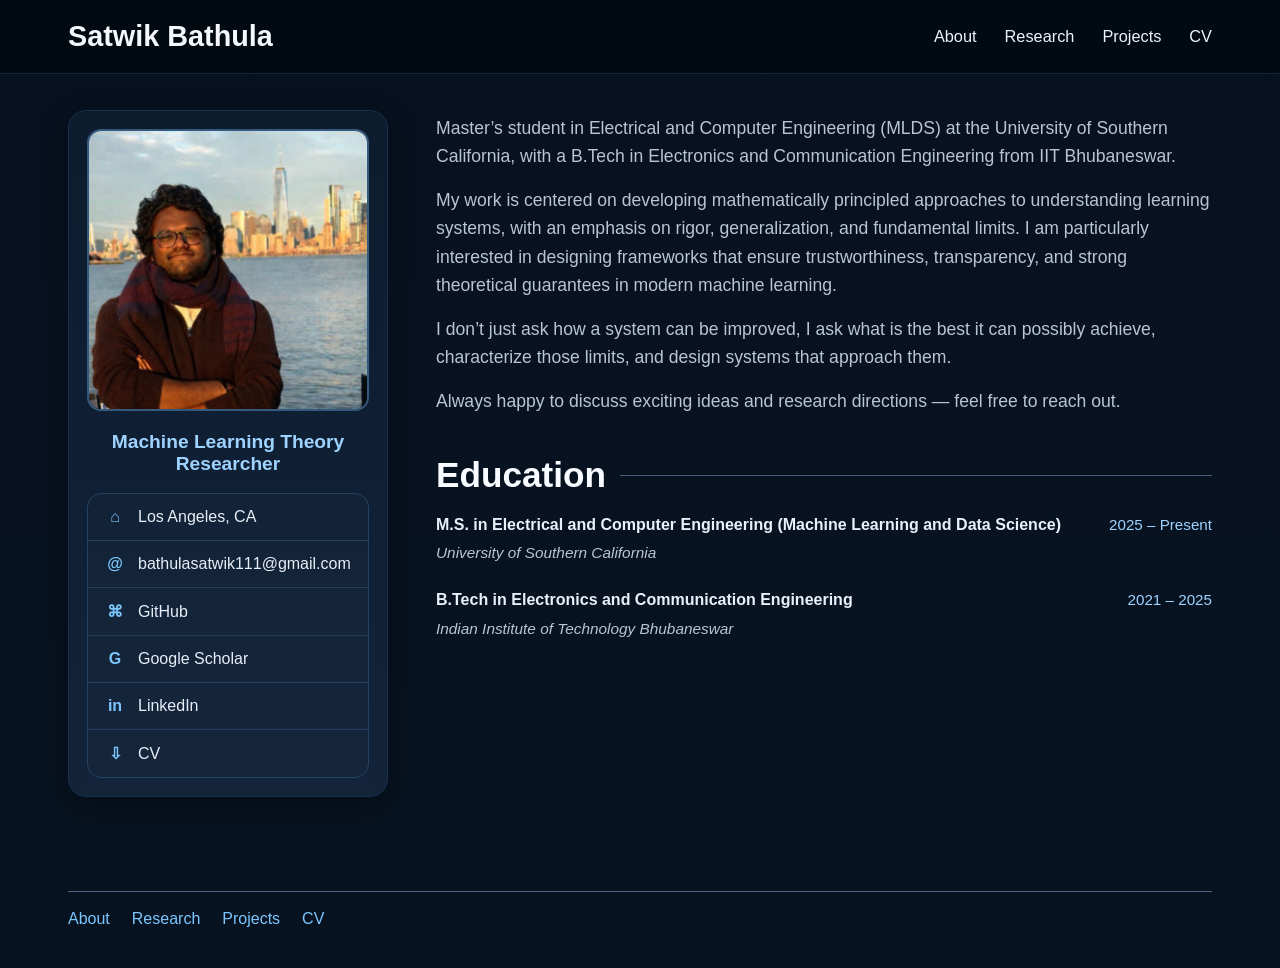
==== index.html @ 861fc68c "Update index.html" ====
<!DOCTYPE html>
<html lang="en">
<head>
  <meta charset="UTF-8" />
  <meta name="viewport" content="width=device-width, initial-scale=1.0" />
  <title>Satwik Bathula</title>
  <link rel="stylesheet" href="style.css" />
</head>
<body>
  <nav class="navbar">
    <div class="nav-inner">
      <div class="brand"><a href="index.html">Satwik Bathula</a></div>
      <div class="nav-links">
        <a href="index.html">About</a>
        <a href="research.html">Research</a>
        <a href="projects.html">Projects</a>
        <a href="cv.html">CV</a>
      </div>
    </div>
  </nav>

  <main class="page">
    <div class="layout">
      <aside class="sidebar-card">
        <img src="profile.jpg" alt="Satwik Bathula" class="profile-image">

        <div class="sidebar-role">Machine Learning Theory Researcher</div>

        <div class="sidebar-links">
          <a class="sidebar-link">
            <span class="icon">⌂</span>
            <span>Los Angeles, CA</span>
          </a>
          <a class="sidebar-link" href="mailto:bathulasatwik111@gmail.com">
            <span class="icon">@</span>
            <span>bathulasatwik111@gmail.com</span>
          </a>
          <a class="sidebar-link" href="https://github.com/bathulasatwik" target="_blank">
            <span class="icon">⌘</span>
            <span>GitHub</span>
          </a>
          <a class="sidebar-link" href="https://scholar.google.com/citations?user=mRguQBAAAAAJ&hl=en" target="_blank">
            <span class="icon">G</span>
            <span>Google Scholar</span>
          </a>
          <a class="sidebar-link" href="https://www.linkedin.com/in/satwik-bathula-02950623b/" target="_blank">
            <span class="icon">in</span>
            <span>LinkedIn</span>
          </a>
          <a class="sidebar-link" href="Satwik_Bathula_CV.pdf" target="_blank">
            <span class="icon">⇩</span>
            <span>CV</span>
          </a>
        </div>
      </aside>

      <section class="main">
        <div class="intro-text">
          <p>
            Master’s student in Electrical and Computer Engineering (MLDS) at the University of Southern California,
            with a B.Tech in Electronics and Communication Engineering from IIT Bhubaneswar.
          </p>

          <p>
            My work is centered on developing mathematically principled approaches to understanding learning systems,
            with an emphasis on rigor, generalization, and fundamental limits. I am particularly interested in designing
            frameworks that ensure trustworthiness, transparency, and strong theoretical guarantees in modern machine learning.
          </p>

          <p>
            I don’t just ask how a system can be improved, I ask what is the best it can possibly achieve, characterize
            those limits, and design systems that approach them.
          </p>

          <p>
            Always happy to discuss exciting ideas and research directions — feel free to reach out.
          </p>
        </div>

        <div class="section-block">
          <div class="section-title">
            <h2>Education</h2>
            <div class="line"></div>
          </div>

          <div class="section-content">
            <div class="edu-entry">
              <div class="edu-header">
                <div class="edu-degree">
                  M.S. in Electrical and Computer Engineering (Machine Learning and Data Science)
                </div>
                <div class="edu-date">2025 – Present</div>
              </div>
              <div class="edu-school">
                University of Southern California
              </div>
            </div>

            <div class="edu-entry">
              <div class="edu-header">
                <div class="edu-degree">
                  B.Tech in Electronics and Communication Engineering
                </div>
                <div class="edu-date">2021 – 2025</div>
              </div>
              <div class="edu-school">
                Indian Institute of Technology Bhubaneswar
              </div>
            </div>
          </div>
        </div>
      </section>
    </div>
  </main>

  <footer>
    <div class="footer-line"></div>
    <div class="footer-links">
      <a href="index.html">About</a>
      <a href="research.html">Research</a>
      <a href="projects.html">Projects</a>
      <a href="cv.html">CV</a>
    </div>
  </footer>
</body>
</html>
---- style.css ----
:root {
  --bg: #07111f;
  --bg2: #081321;
  --panel: #0d1b2e;
  --panel2: #12233a;
  --text: #e8eef9;
  --muted: #b9c4d4;
  --line: #506786;
  --accent: #7cc6ff;
  --accent2: #9fd3ff;
  --shadow: rgba(0, 0, 0, 0.35);
}

* {
  box-sizing: border-box;
}

html {
  scroll-behavior: smooth;
}

body {
  margin: 0;
  font-family: Inter, Arial, sans-serif;
  background: linear-gradient(180deg, var(--bg) 0%, var(--bg2) 100%);
  color: var(--text);
}

a {
  color: var(--accent);
  text-decoration: none;
}

a:hover {
  text-decoration: underline;
}

.navbar {
  position: sticky;
  top: 0;
  z-index: 1000;
  background: rgba(3, 10, 18, 0.94);
  backdrop-filter: blur(10px);
  border-bottom: 1px solid #10233b;
}

.nav-inner {
  max-width: 1200px;
  margin: 0 auto;
  padding: 20px 28px;
  display: flex;
  justify-content: space-between;
  align-items: center;
}

.brand a {
  color: #f4f7fb;
  font-size: 1.8rem;
  font-weight: 700;
  text-decoration: none;
}

.nav-links {
  display: flex;
  gap: 28px;
  align-items: center;
  flex-wrap: wrap;
}

.nav-links a {
  color: #edf3fb;
  font-size: 1.02rem;
}

.page {
  max-width: 1200px;
  margin: 0 auto;
  padding: 36px 28px 60px;
}

.layout {
  display: grid;
  grid-template-columns: 320px 1fr;
  gap: 48px;
  align-items: start;
}

.sidebar-card {
  background: linear-gradient(180deg, var(--panel) 0%, var(--panel2) 100%);
  border: 1px solid #17304b;
  border-radius: 18px;
  box-shadow: 0 10px 30px var(--shadow);
  padding: 18px;
  position: sticky;
  top: 95px;
}

.profile-image {
  width: 100%;
  aspect-ratio: 1 / 1;
  object-fit: cover;
  object-position: center 30%;
  border-radius: 14px;
  border: 2px solid #35597d;
  display: block;
  background: #0a1627;
  margin-bottom: 8px;
}

.sidebar-role {
  text-align: center;
  color: var(--accent2);
  font-weight: 600;
  margin: 20px 0 18px;
  font-size: 1.2rem;
}

.sidebar-links {
  margin-top: 12px;
  border: 1px solid #264261;
  border-radius: 14px;
  overflow: hidden;
}

.sidebar-link {
  display: flex;
  align-items: center;
  gap: 12px;
  padding: 14px 16px;
  border-bottom: 1px solid #243f5d;
  background: rgba(255, 255, 255, 0.01);
  color: #e7eef8;
}

.sidebar-link:last-child {
  border-bottom: none;
}

.sidebar-link span.icon {
  width: 22px;
  text-align: center;
  color: var(--accent);
  font-weight: 700;
  flex-shrink: 0;
}

.main {
  min-width: 0;
  padding-top: 4px;
}

.intro-text {
  max-width: 1100px;
}

.intro-text p {
  color: var(--muted);
  line-height: 1.6;
  font-size: 1.1rem;
  margin: 0 0 16px;
}

.section-content p,
.section-content li {
  color: var(--muted);
  line-height: 1.55;
  font-size: 0.95rem;
  margin: 0 0 14px;
}

.intro-text p:last-child,
.section-content p:last-child {
  margin-bottom: 0;
}

.section-block {
  margin-top: 40px;
}

.section-title {
  display: flex;
  align-items: center;
  gap: 14px;
  margin: 0 0 18px;
}

.section-title h2 {
  margin: 0;
  font-size: 2.2rem;
  font-weight: 700;
  color: #f8fbff;
  white-space: nowrap;
}

.section-title .line {
  height: 1px;
  width: 100%;
  background: var(--line);
  opacity: 0.9;
}

.edu-entry,
.project-entry,
.pub-entry {
  margin-bottom: 24px;
}

.edu-entry:last-child,
.project-entry:last-child,
.pub-entry:last-child {
  margin-bottom: 0;
}

.edu-header {
  display: flex;
  justify-content: space-between;
  align-items: baseline;
  gap: 12px;
}

.edu-degree,
.project-title,
.pub-title {
  font-size: 1rem;
  color: #e9f0fa;
  margin-bottom: 5px;
  font-weight: 600;
  line-height: 1.45;
}

.edu-degree {
  flex: 1;
}

.edu-date {
  font-size: 0.95rem;
  color: var(--accent2);
  white-space: nowrap;
  font-weight: 500;
}

.edu-school,
.project-desc,
.pub-desc {
  font-size: 0.96rem;
  color: var(--muted);
  line-height: 1.5;
}

.edu-school {
  font-style: italic;
}

.pdf-frame {
  width: 100%;
  height: 900px;
  border: 1px solid #264261;
  border-radius: 14px;
  background: #0a1627;
}

.cv-button {
  display: inline-block;
  padding: 12px 18px;
  border-radius: 10px;
  background: rgba(124, 198, 255, 0.12);
  border: 1px solid #295175;
  color: #eaf3ff;
  font-weight: 600;
  text-decoration: none;
}

.cv-button:hover {
  background: rgba(124, 198, 255, 0.18);
  text-decoration: none;
}

footer {
  max-width: 1200px;
  margin: 0 auto;
  padding: 8px 28px 40px;
}

.footer-line {
  height: 1px;
  background: var(--line);
  margin: 26px 0 18px;
}

.footer-links {
  display: flex;
  gap: 22px;
  flex-wrap: wrap;
  color: var(--muted);
  font-size: 1rem;
}

@media (max-width: 900px) {
  .layout {
    grid-template-columns: 1fr;
    gap: 32px;
  }

  .sidebar-card {
    position: static;
  }

  .nav-inner {
    flex-direction: column;
    gap: 14px;
    align-items: flex-start;
  }

  .section-title h2 {
    font-size: 1.8rem;
  }

  .edu-header {
    flex-direction: column;
    align-items: flex-start;
    gap: 4px;
  }

  .edu-date {
    white-space: normal;
  }

  .pdf-frame {
    height: 700px;
  }
}
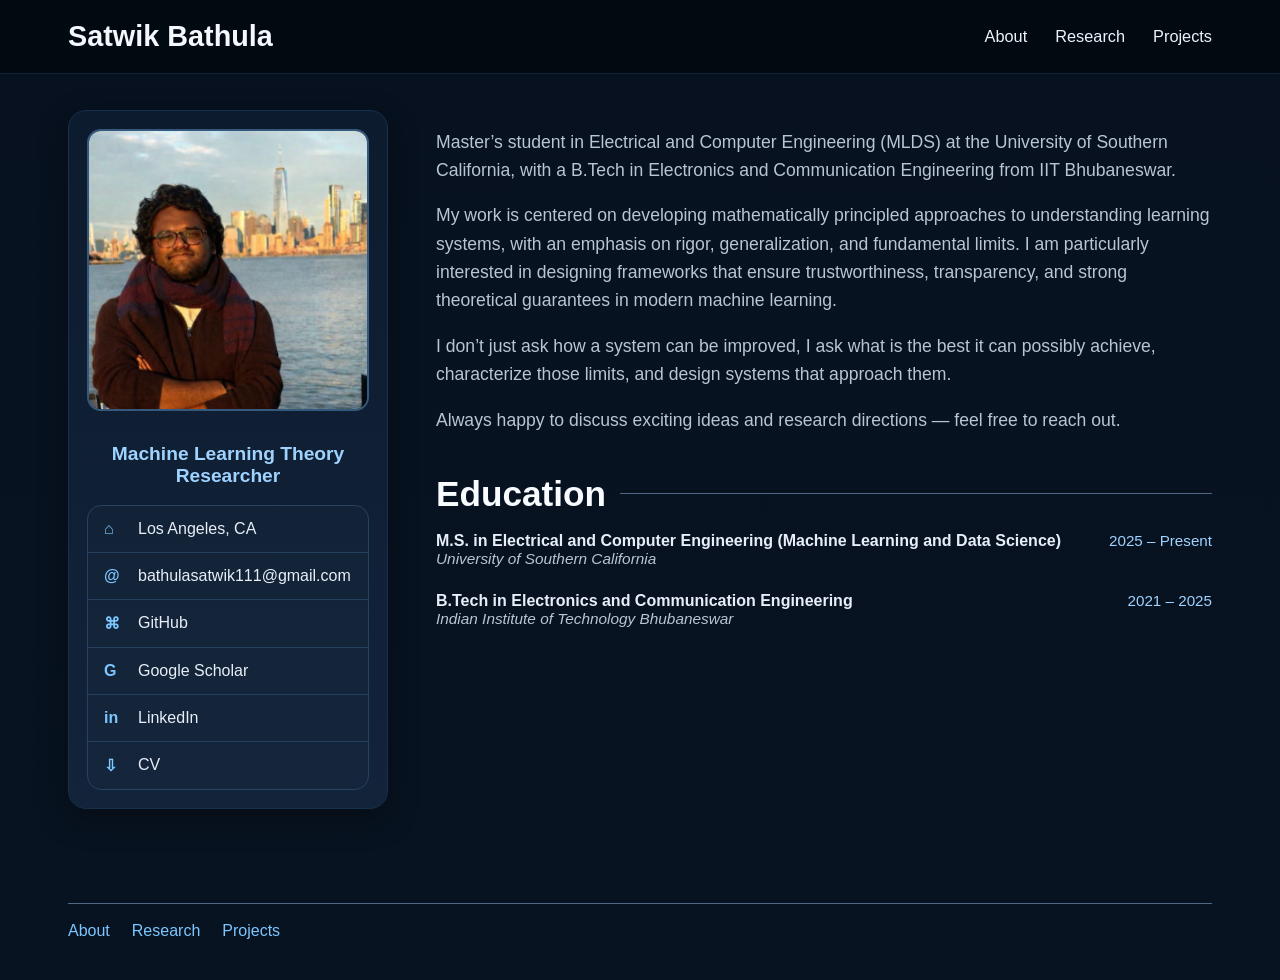
==== commit 5b42755b: "Update index.html" ====
--- a/index.html
+++ b/index.html
@@ -14,7 +14,7 @@
         <a href="index.html">About</a>
         <a href="research.html">Research</a>
         <a href="projects.html">Projects</a>
-        <a href="cv.html">CV</a>
+        
       </div>
     </div>
   </nav>
@@ -119,7 +119,7 @@
       <a href="index.html">About</a>
       <a href="research.html">Research</a>
       <a href="projects.html">Projects</a>
-      <a href="cv.html">CV</a>
+      
     </div>
   </footer>
 </body>
--- a/style.css
+++ b/style.css
@@ -32,9 +32,10 @@
 }
 
 a:hover {
-  text-decoration: underline;
-}
-
+  text-decoration: none;   /* removed underline */
+}
+
+/* NAVBAR */
 .navbar {
   position: sticky;
   top: 0;
@@ -57,14 +58,11 @@
   color: #f4f7fb;
   font-size: 1.8rem;
   font-weight: 700;
-  text-decoration: none;
 }
 
 .nav-links {
   display: flex;
   gap: 28px;
-  align-items: center;
-  flex-wrap: wrap;
 }
 
 .nav-links a {
@@ -72,21 +70,23 @@
   font-size: 1.02rem;
 }
 
+/* PAGE */
 .page {
   max-width: 1200px;
   margin: 0 auto;
   padding: 36px 28px 60px;
 }
 
+/* LAYOUT */
 .layout {
   display: grid;
   grid-template-columns: 320px 1fr;
   gap: 48px;
-  align-items: start;
-}
-
+}
+
+/* SIDEBAR */
 .sidebar-card {
-  background: linear-gradient(180deg, var(--panel) 0%, var(--panel2) 100%);
+  background: linear-gradient(180deg, var(--panel), var(--panel2));
   border: 1px solid #17304b;
   border-radius: 18px;
   box-shadow: 0 10px 30px var(--shadow);
@@ -102,8 +102,6 @@
   object-position: center 30%;
   border-radius: 14px;
   border: 2px solid #35597d;
-  display: block;
-  background: #0a1627;
   margin-bottom: 8px;
 }
 
@@ -116,7 +114,6 @@
 }
 
 .sidebar-links {
-  margin-top: 12px;
   border: 1px solid #264261;
   border-radius: 14px;
   overflow: hidden;
@@ -124,7 +121,6 @@
 
 .sidebar-link {
   display: flex;
-  align-items: center;
   gap: 12px;
   padding: 14px 16px;
   border-bottom: 1px solid #243f5d;
@@ -136,19 +132,18 @@
   border-bottom: none;
 }
 
-.sidebar-link span.icon {
+.sidebar-link .icon {
   width: 22px;
-  text-align: center;
   color: var(--accent);
   font-weight: 700;
-  flex-shrink: 0;
-}
-
+}
+
+/* MAIN */
 .main {
   min-width: 0;
-  padding-top: 4px;
-}
-
+}
+
+/* INTRO TEXT */
 .intro-text {
   max-width: 1100px;
 }
@@ -157,22 +152,10 @@
   color: var(--muted);
   line-height: 1.6;
   font-size: 1.1rem;
-  margin: 0 0 16px;
-}
-
-.section-content p,
-.section-content li {
-  color: var(--muted);
-  line-height: 1.55;
-  font-size: 0.95rem;
-  margin: 0 0 14px;
-}
-
-.intro-text p:last-child,
-.section-content p:last-child {
-  margin-bottom: 0;
-}
-
+  margin-bottom: 16px;
+}
+
+/* SECTIONS */
 .section-block {
   margin-top: 40px;
 }
@@ -181,103 +164,93 @@
   display: flex;
   align-items: center;
   gap: 14px;
-  margin: 0 0 18px;
+  margin-bottom: 18px;
 }
 
 .section-title h2 {
+  font-size: 2.2rem;
+  color: #f8fbff;
   margin: 0;
-  font-size: 2.2rem;
-  font-weight: 700;
-  color: #f8fbff;
-  white-space: nowrap;
 }
 
 .section-title .line {
+  flex: 1;
   height: 1px;
-  width: 100%;
   background: var(--line);
-  opacity: 0.9;
-}
-
-.edu-entry,
-.project-entry,
-.pub-entry {
+}
+
+/* EDUCATION */
+.edu-entry {
   margin-bottom: 24px;
-}
-
-.edu-entry:last-child,
-.project-entry:last-child,
-.pub-entry:last-child {
-  margin-bottom: 0;
 }
 
 .edu-header {
   display: flex;
   justify-content: space-between;
   align-items: baseline;
-  gap: 12px;
-}
-
-.edu-degree,
-.project-title,
-.pub-title {
+}
+
+.edu-degree {
   font-size: 1rem;
-  color: #e9f0fa;
-  margin-bottom: 5px;
   font-weight: 600;
-  line-height: 1.45;
-}
-
-.edu-degree {
   flex: 1;
 }
 
 .edu-date {
   font-size: 0.95rem;
   color: var(--accent2);
-  white-space: nowrap;
-  font-weight: 500;
-}
-
-.edu-school,
-.project-desc,
-.pub-desc {
+}
+
+.edu-school {
   font-size: 0.96rem;
   color: var(--muted);
-  line-height: 1.5;
-}
-
-.edu-school {
   font-style: italic;
 }
 
-.pdf-frame {
-  width: 100%;
-  height: 900px;
-  border: 1px solid #264261;
-  border-radius: 14px;
-  background: #0a1627;
-}
-
-.cv-button {
-  display: inline-block;
-  padding: 12px 18px;
-  border-radius: 10px;
-  background: rgba(124, 198, 255, 0.12);
-  border: 1px solid #295175;
-  color: #eaf3ff;
-  font-weight: 600;
-  text-decoration: none;
-}
-
-.cv-button:hover {
-  background: rgba(124, 198, 255, 0.18);
-  text-decoration: none;
-}
-
+/* RESEARCH PAGE */
+.research-main {
+  max-width: 1100px;
+  margin: 0 auto;
+}
+
+.research-page-title {
+  font-size: 3.2rem;
+  margin-bottom: 54px;
+}
+
+.research-content p {
+  font-size: 1.1rem;
+  margin-bottom: 22px;
+  color: var(--muted);
+}
+
+.research-list {
+  padding-left: 28px;
+}
+
+.research-list li {
+  margin-bottom: 12px;
+  font-size: 1.02rem;
+  color: var(--muted);
+}
+
+.research-list.level-1 > li {
+  margin-bottom: 16px;
+}
+
+.research-list.level-1 strong {
+  color: #e9f0fa;
+}
+
+.research-list.level-2 {
+  margin-top: 8px;
+  padding-left: 30px;
+}
+
+/* FOOTER */
 footer {
   max-width: 1200px;
-  margin: 0 auto;
+  margin: auto;
   padding: 8px 28px 40px;
 }
 
@@ -290,15 +263,13 @@
 .footer-links {
   display: flex;
   gap: 22px;
-  flex-wrap: wrap;
-  color: var(--muted);
-  font-size: 1rem;
-}
-
+  color: var(--muted);
+}
+
+/* RESPONSIVE */
 @media (max-width: 900px) {
   .layout {
     grid-template-columns: 1fr;
-    gap: 32px;
   }
 
   .sidebar-card {
@@ -308,24 +279,14 @@
   .nav-inner {
     flex-direction: column;
     gap: 14px;
-    align-items: flex-start;
-  }
-
-  .section-title h2 {
-    font-size: 1.8rem;
+  }
+
+  .research-page-title {
+    font-size: 2.4rem;
   }
 
   .edu-header {
     flex-direction: column;
-    align-items: flex-start;
     gap: 4px;
   }
-
-  .edu-date {
-    white-space: normal;
-  }
-
-  .pdf-frame {
-    height: 700px;
-  }
-}
+}
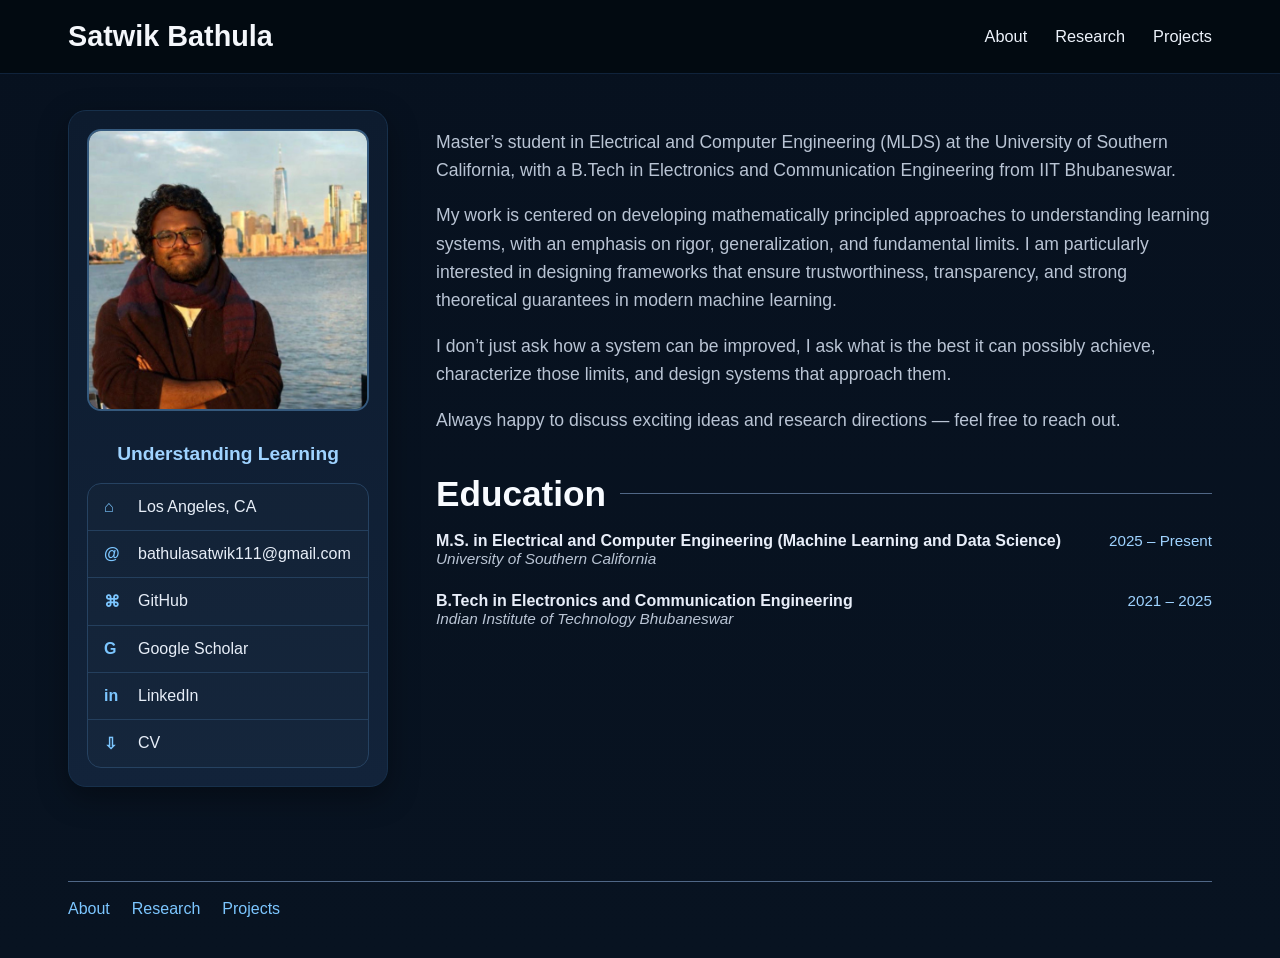
==== commit 4668ab6b: "Update index.html" ====
--- a/index.html
+++ b/index.html
@@ -24,7 +24,7 @@
       <aside class="sidebar-card">
         <img src="profile.jpg" alt="Satwik Bathula" class="profile-image">
 
-        <div class="sidebar-role">Machine Learning Theory Researcher</div>
+        <div class="sidebar-role">Understanding Learning</div>
 
         <div class="sidebar-links">
           <a class="sidebar-link">
--- a/style.css
+++ b/style.css
@@ -290,3 +290,94 @@
     gap: 4px;
   }
 }
+
+
+.projects-main {
+  max-width: 1100px;
+  margin: 0 auto;
+  padding-top: 6px;
+}
+
+.projects-page-title {
+  margin: 0 0 28px;
+  font-size: 3.2rem;
+  font-weight: 700;
+  color: #f8fbff;
+}
+
+.projects-intro {
+  max-width: 980px;
+  margin-bottom: 8px;
+}
+
+.projects-intro p {
+  color: var(--muted);
+  font-size: 1.1rem;
+  line-height: 1.6;
+  margin: 0;
+}
+
+.projects-top-block {
+  margin-top: 28px;
+}
+
+.project-list {
+  display: flex;
+  flex-direction: column;
+  gap: 20px;
+  margin-top: 6px;
+}
+
+.project-card {
+  background: linear-gradient(180deg, var(--panel) 0%, var(--panel2) 100%);
+  border: 1px solid #17304b;
+  border-radius: 16px;
+  box-shadow: 0 10px 24px var(--shadow);
+  padding: 22px 24px;
+  transition: transform 0.2s ease, box-shadow 0.2s ease;
+}
+
+.project-card:hover {
+  transform: translateY(-3px);
+  box-shadow: 0 14px 32px rgba(0, 0, 0, 0.4);
+}
+
+.project-card-title {
+  font-size: 1.2rem;
+  font-weight: 700;
+  color: #f0f6ff;
+  line-height: 1.45;
+  margin-bottom: 8px;
+}
+
+.project-card-desc {
+  max-width: 900px;
+  font-size: 1rem;
+  color: var(--muted);
+  line-height: 1.6;
+}
+
+.project-card-links {
+  margin-top: 12px;
+}
+
+.project-card-links a {
+  color: var(--accent);
+  font-size: 0.98rem;
+  font-weight: 600;
+}
+
+.project-card-links a:hover {
+  text-decoration: underline;
+}
+
+@media (max-width: 900px) {
+  .projects-page-title {
+    font-size: 2.4rem;
+    margin-bottom: 22px;
+  }
+
+  .project-card {
+    padding: 18px 18px;
+  }
+}
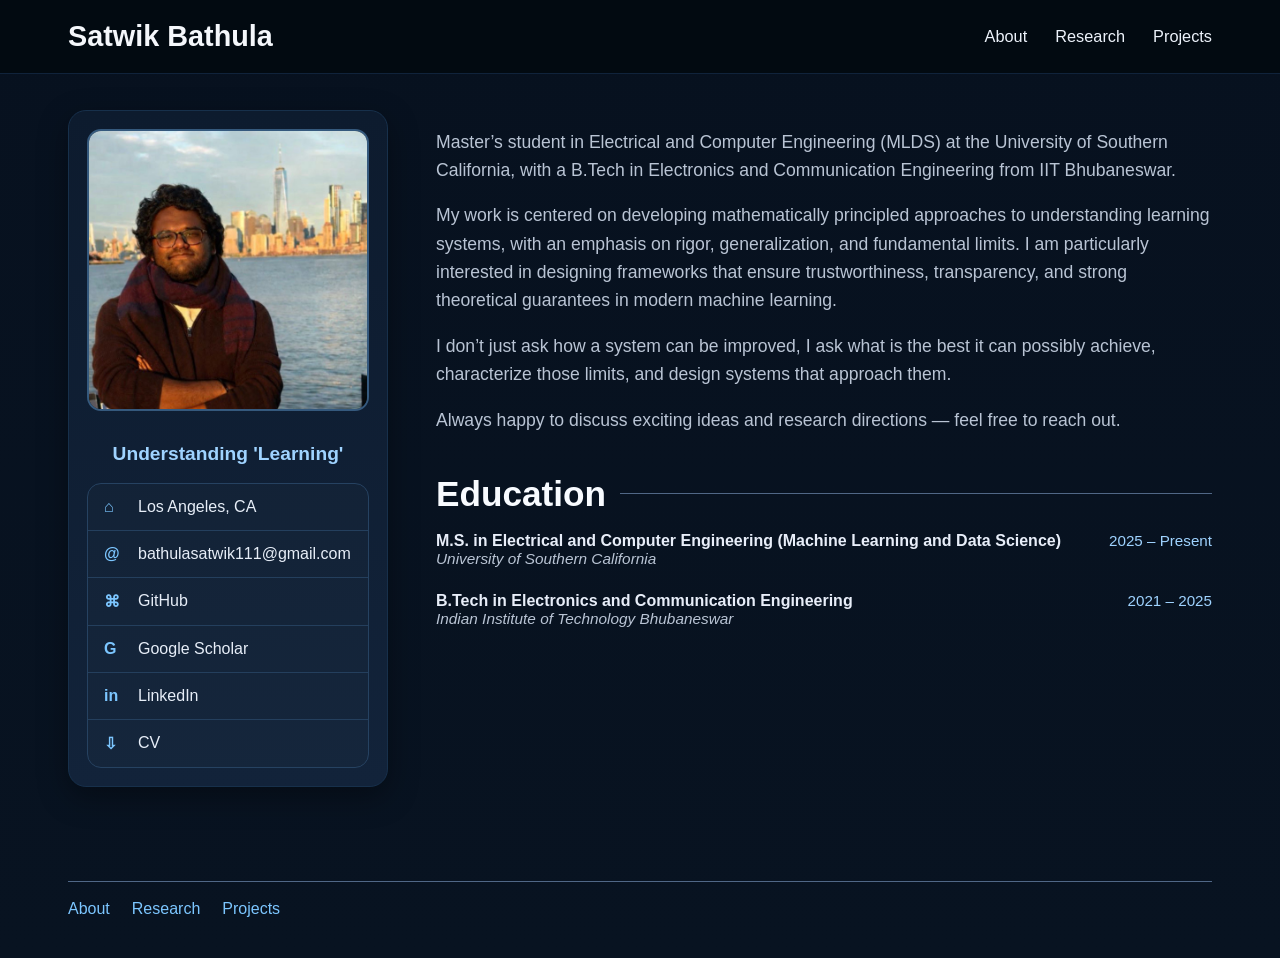
==== commit 8707953b: "Update index.html" ====
--- a/index.html
+++ b/index.html
@@ -24,7 +24,7 @@
       <aside class="sidebar-card">
         <img src="profile.jpg" alt="Satwik Bathula" class="profile-image">
 
-        <div class="sidebar-role">Understanding Learning</div>
+        <div class="sidebar-role">Understanding 'Learning'</div>
 
         <div class="sidebar-links">
           <a class="sidebar-link">
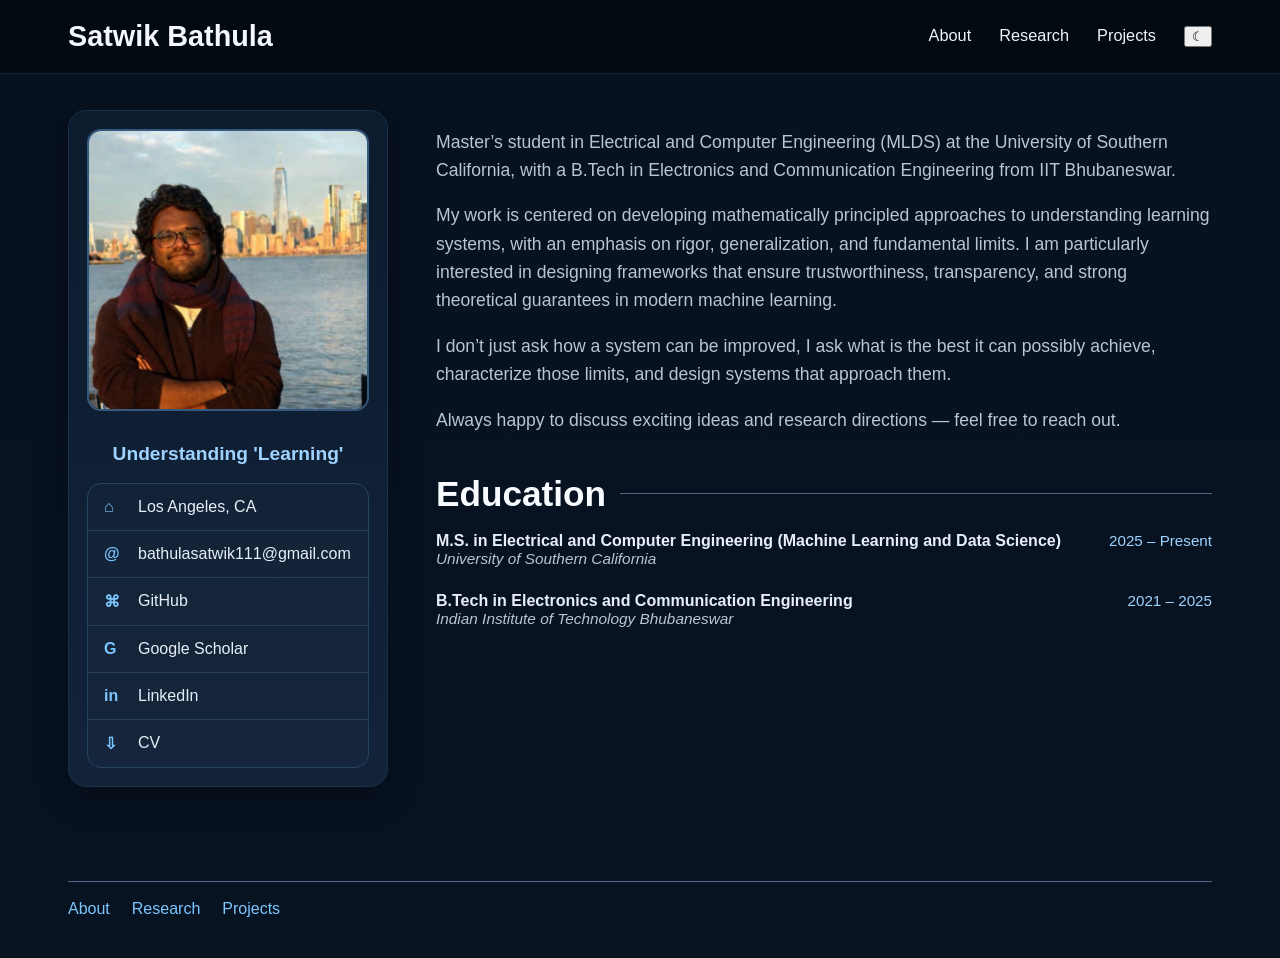
==== commit 5f25d460: "Update index.html" ====
--- a/index.html
+++ b/index.html
@@ -14,6 +14,7 @@
         <a href="index.html">About</a>
         <a href="research.html">Research</a>
         <a href="projects.html">Projects</a>
+        <button id="theme-toggle" class="theme-toggle">☾</button>
         
       </div>
     </div>
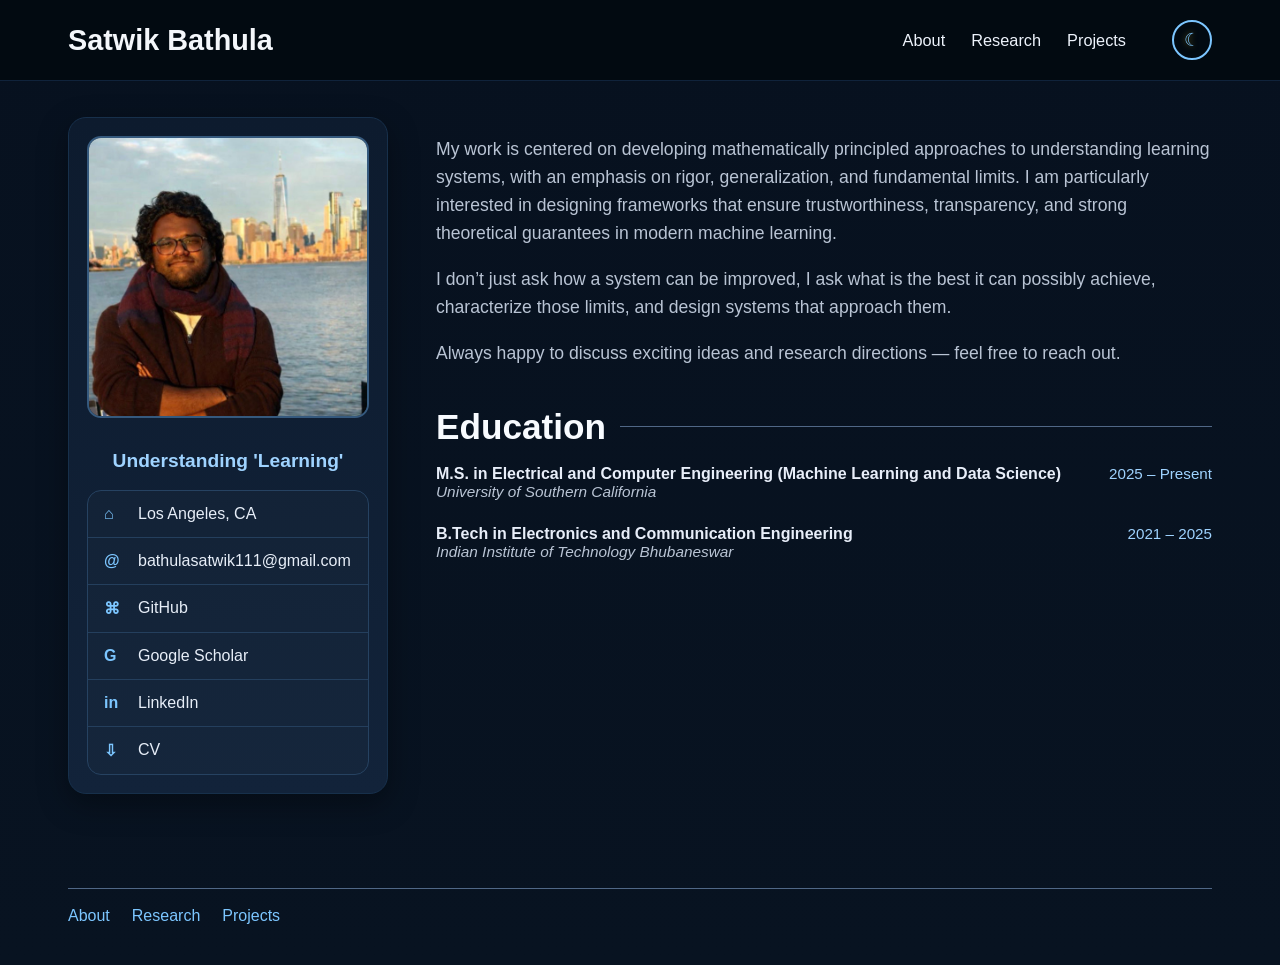
==== commit e928fcf5: "Update index.html" ====
--- a/index.html
+++ b/index.html
@@ -57,10 +57,6 @@
 
       <section class="main">
         <div class="intro-text">
-          <p>
-            Master’s student in Electrical and Computer Engineering (MLDS) at the University of Southern California,
-            with a B.Tech in Electronics and Communication Engineering from IIT Bhubaneswar.
-          </p>
 
           <p>
             My work is centered on developing mathematically principled approaches to understanding learning systems,
@@ -123,5 +119,28 @@
       
     </div>
   </footer>
+  <script>
+  const toggleBtn = document.getElementById("theme-toggle");
+  const body = document.body;
+
+  function setTheme(theme) {
+    if (theme === "light") {
+      body.classList.add("light-mode");
+      toggleBtn.textContent = "☀";
+    } else {
+      body.classList.remove("light-mode");
+      toggleBtn.textContent = "☾";
+    }
+    localStorage.setItem("theme", theme);
+  }
+
+  const savedTheme = localStorage.getItem("theme") || "dark";
+  setTheme(savedTheme);
+
+  toggleBtn.addEventListener("click", () => {
+    const newTheme = body.classList.contains("light-mode") ? "dark" : "light";
+    setTheme(newTheme);
+  });
+</script>
 </body>
 </html>
--- a/style.css
+++ b/style.css
@@ -58,16 +58,44 @@
   color: #f4f7fb;
   font-size: 1.8rem;
   font-weight: 700;
+  line-height: 1;
 }
 
 .nav-links {
   display: flex;
-  gap: 28px;
+  align-items: center;
+  gap: 26px;
 }
 
 .nav-links a {
   color: #edf3fb;
   font-size: 1.02rem;
+  display: flex;
+  align-items: center;
+}
+
+
+.theme-toggle {
+  margin-left: 8px;
+
+  width: 38px;
+  height: 38px;
+
+  display: flex;
+  align-items: center;
+  justify-content: center;
+
+  border-radius: 50%;
+  border: 2px solid var(--accent);
+  background: transparent;
+  color: #facc15;
+  text-shadow: 0 0 6px rgba(250, 204, 21, 0.6);
+  font-size: 16px;
+  cursor: pointer;
+}
+
+.theme-toggle:hover {
+  background: rgba(122, 162, 255, 0.15);
 }
 
 /* PAGE */
@@ -138,6 +166,8 @@
   font-weight: 700;
 }
 
+
+
 /* MAIN */
 .main {
   min-width: 0;
@@ -381,3 +411,220 @@
     padding: 18px 18px;
   }
 }
+
+/* ================= THEME TOGGLE ================= */
+.theme-toggle {
+  margin-left: 20px;
+  width: 40px;
+  height: 40px;
+  border-radius: 50%;
+  border: 2px solid var(--accent);
+  background: transparent;
+  color: var(--accent);
+  font-size: 18px;
+  cursor: pointer;
+}
+
+.theme-toggle:hover {
+  background: rgba(122,162,255,0.15);
+}
+
+/* ================= LIGHT MODE ================= */
+body.light-mode {
+  --bg: #f3f4f6;
+  --bg2: #e5e7eb;
+  --text: #111827;
+  --muted: #374151;
+  --accent: #2563eb;
+  --line: #94a3b8;
+
+  background: linear-gradient(180deg, var(--bg), var(--bg2));
+  color: var(--text);
+}
+
+body.light-mode .navbar {
+  background: #222;
+}
+
+body.light-mode .brand a {
+  color: #ffffff;
+}
+
+body.light-mode .nav-links a {
+  color: #f3f4f6;
+}
+
+body.light-mode .sidebar-card {
+  background: rgba(255,255,255,0.8);
+}
+
+body.light-mode .intro-text p {
+  color: #374151;
+}
+
+body.light-mode .intro-text p:first-child {
+  color: #111827;
+}
+
+body.light-mode .education-degree {
+  color: #111827;
+}
+
+body.light-mode .education-school {
+  color: #6b7280;
+}
+
+
+/* ---------- LIGHT MODE FIXES ---------- */
+
+body.light-mode .sidebar-name {
+  color: #111827;
+}
+
+body.light-mode .sidebar-role {
+  color: #2563eb;
+}
+
+body.light-mode .sidebar-link {
+  color: #374151;
+  border-bottom: 1px solid rgba(0, 0, 0, 0.12);
+}
+
+body.light-mode .sidebar-link:hover {
+  color: #111827;
+  background: rgba(0, 0, 0, 0.03);
+}
+
+body.light-mode .icon {
+  color: #2563eb;
+}
+
+body.light-mode .section-header h2 {
+  color: #111827;
+}
+
+body.light-mode .education-degree {
+  color: #111827;
+}
+
+body.light-mode .education-school {
+  color: #4b5563;
+}
+
+body.light-mode .line {
+  background: #94a3b8;
+}
+
+body.light-mode .sidebar-card {
+  background: rgba(255, 255, 255, 0.75);
+  border: 1px solid rgba(0, 0, 0, 0.08);
+}
+
+body.light-mode .profile-image {
+  border: 1px solid rgba(0, 0, 0, 0.12);
+}
+
+/* ---------- FIX: LIGHT MODE EDUCATION VISIBILITY ---------- */
+
+body.light-mode .section-header h2 {
+  color: #111827;   /* dark text */
+}
+
+body.light-mode .education-degree {
+  color: #111827;   /* strong dark */
+}
+
+body.light-mode .education-school {
+  color: #4b5563;   /* medium gray */
+}
+
+/* FIX YEARS VISIBILITY */
+body.light-mode .education-years {
+  color: #2563eb;   /* stronger blue */
+  font-weight: 500;
+}
+
+/* ensure divider is visible */
+body.light-mode .line {
+  background: #9ca3af;
+}
+
+
+/* ---------- FINAL LIGHT MODE FIXES FOR CURRENT CLASSES ---------- */
+
+body.light-mode .section-title h2 {
+  color: #111827 !important;
+}
+
+body.light-mode .edu-degree {
+  color: #111827 !important;
+}
+
+body.light-mode .edu-school {
+  color: #4b5563 !important;
+}
+
+body.light-mode .edu-date {
+  color: #2563eb !important;
+  font-weight: 600;
+}
+
+body.light-mode .line {
+  background: #9ca3af !important;
+}
+
+/* ---------- THEME TOGGLE LIGHT MODE FIX ---------- */
+
+body.light-mode .theme-toggle {
+  color: #ffffff;     /* moon white */
+  text-shadow: none;  /* remove yellow glow */
+}
+
+
+/* ---------- LIGHT MODE FIXES: PROJECTS PAGE ---------- */
+
+body.light-mode .projects-page-title {
+  color: #111827 !important;
+}
+
+body.light-mode .projects-intro p {
+  color: #374151 !important;
+}
+
+body.light-mode .project-card {
+  background: rgba(255, 255, 255, 0.85) !important;
+  border: 1px solid rgba(0, 0, 0, 0.08) !important;
+  box-shadow: 0 10px 24px rgba(0, 0, 0, 0.08) !important;
+}
+
+body.light-mode .project-card-title {
+  color: #111827 !important;
+}
+
+body.light-mode .project-card-desc {
+  color: #4b5563 !important;
+}
+
+body.light-mode .project-card-links a {
+  color: #2563eb !important;
+}
+
+
+/* ---------- LIGHT MODE FIXES: RESEARCH PAGE ---------- */
+
+body.light-mode .research-page-title {
+  color: #111827 !important;
+}
+
+body.light-mode .research-content p {
+  color: #374151 !important;
+}
+
+body.light-mode .research-list li {
+  color: #374151 !important;
+}
+
+body.light-mode .research-list.level-1 strong,
+body.light-mode .research-list strong {
+  color: #111827 !important;
+}
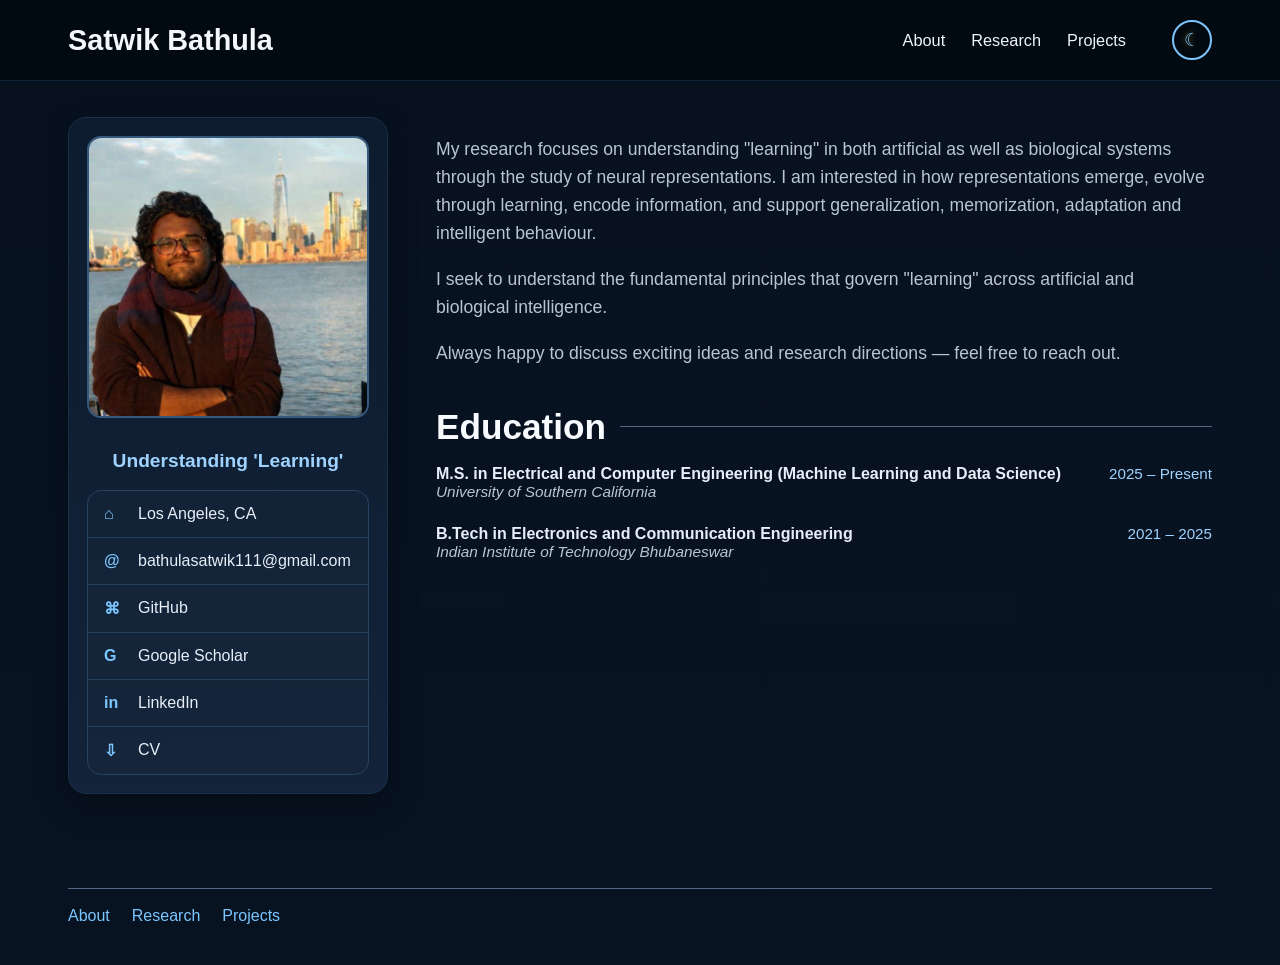
==== commit 59e2ee76: "Update index.html" ====
--- a/index.html
+++ b/index.html
@@ -59,14 +59,13 @@
         <div class="intro-text">
 
           <p>
-            My work is centered on developing mathematically principled approaches to understanding learning systems,
-            with an emphasis on rigor, generalization, and fundamental limits. I am particularly interested in designing
-            frameworks that ensure trustworthiness, transparency, and strong theoretical guarantees in modern machine learning.
+            My research focuses on understanding "learning" in both artificial as well as biological systems through
+            the study of neural representations. I am interested in how representations emerge, evolve through learning,
+            encode information, and support generalization, memorization, adaptation and intelligent behaviour. 
           </p>
 
           <p>
-            I don’t just ask how a system can be improved, I ask what is the best it can possibly achieve, characterize
-            those limits, and design systems that approach them.
+            I seek to understand the fundamental principles that govern "learning" across artificial and biological intelligence. 
           </p>
 
           <p>
